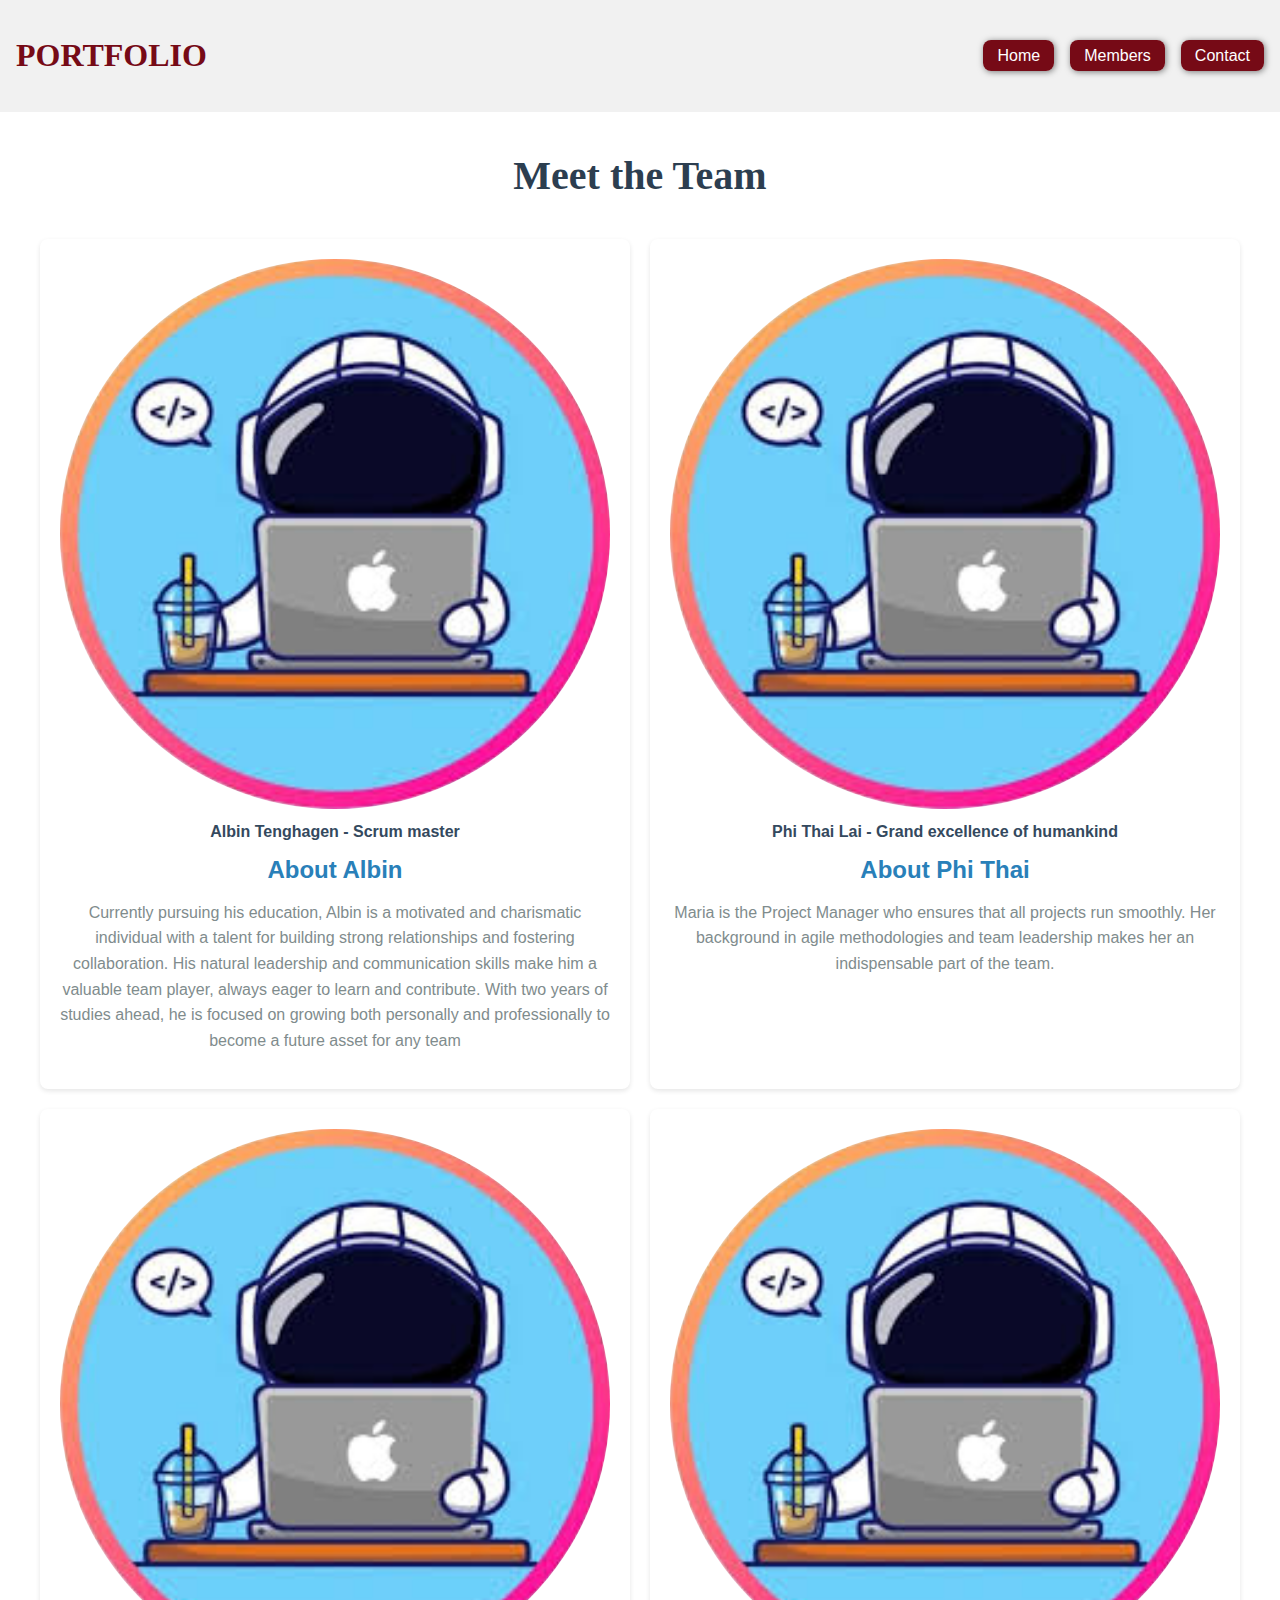
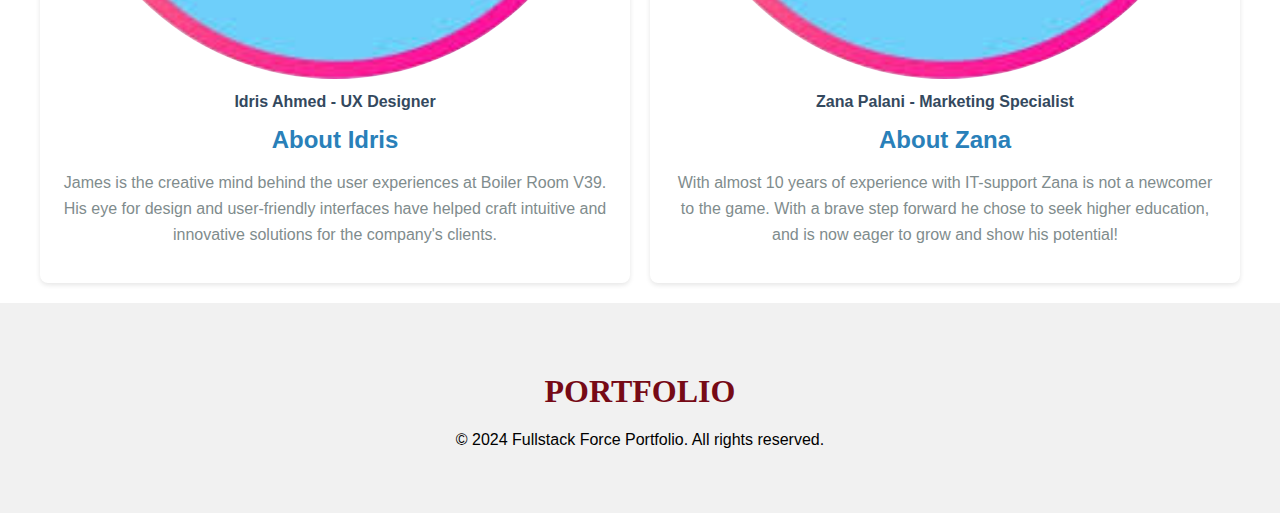
==== our-members.html @ 3150a3dd "working in master transferred styles from style.css to our-members.css, added picture to members-pic" ====
<!DOCTYPE html>
<html lang="en">
<head>
    <meta charset="UTF-8">
    <meta name="viewport" content="width=device-width, initial-scale=1.0">
    <meta name="description" content="FullstackForce">
    <link rel="stylesheet" href="css/our-members.css">
    <title>About us</title>
</head>
<body>
    <header>
        <h1>PORTFOLIO</h1>
        <nav>
            <ul>
                <li><a href="index.html">Home</a></li>
                <li><a href="our-members.html">Members</a></li>
                <li><a href="#contact">Contact</a></li>
            </ul>
        </nav>
    </header>

    
    <main class="members-wrapper">
        <h1 id="members-heading">Meet the Team</h1>
        
        <!-- Section 1 - Team Member 1 -->
        <section class="member-sections">
            <figure class="member-pics">
                <img src="files/portfolio-bild.jpeg" alt="Photo of team member 1">
                <figcaption>Albin Tenghagen - Scrum master</figcaption>
            </figure>
            <article class="members-info">
                <h2>About Albin</h2>
                <p>Currently pursuing his education, Albin is a motivated and charismatic individual with a talent for building strong relationships and fostering collaboration. His natural leadership and communication skills make him a valuable team player, always eager to learn and contribute. With two years of studies ahead, he is focused on growing both personally and professionally to become a future asset for any team
                </p>
            </article>
        </section>

        <!-- Section 2 - Team Member 2 -->
        <section class="member-sections">
            <figure class="member-pics">
                <img src="files/portfolio-bild.jpeg" alt="Photo of team member 2">
                <figcaption>Phi Thai Lai - Grand excellence of humankind</figcaption>
            </figure>
            <article class="members-info">
                <h2>About Phi Thai</h2>
                <p>Maria is the Project Manager who ensures that all projects run smoothly. Her background in agile methodologies and team leadership makes her an indispensable part of the team.</p>
            </article>
        </section>

        <!-- Section 3 - Team Member 3 -->
        <section class="member-sections">
            <figure class="member-pics">
                <img src="files/portfolio-bild.jpeg" alt="Photo of team member 3">
                <figcaption>Idris Ahmed - UX Designer</figcaption>
            </figure>
            <article class="members-info">
                <h2>About Idris</h2>
                <p>James is the creative mind behind the user experiences at Boiler Room V39. His eye for design and user-friendly interfaces have helped craft intuitive and innovative solutions for the company's clients.</p>
            </article>
        </section>

        <!-- Section 4 - Team Member 4 -->
        <section class="member-sections">
            <figure class="member-pics">
                <img src="files/portfolio-bild.jpeg" alt="Photo of team member 4">
                <figcaption>Zana Palani - Marketing Specialist</figcaption>
            </figure>
            <article class="members-info">
                <h2>About Zana</h2>
                <p>With almost 10 years of experience with IT-support Zana is not a newcomer to the game. With a brave step forward he chose to seek higher education, and is now eager to grow and show his potential!</p>
            </article>
        </section>

    </main>

    <footer>
        <h1>PORTFOLIO</h1>
        <p>&copy; 2024 Fullstack Force Portfolio. All rights reserved.</p>
    </footer>

</body>
</html>
---- css/our-members.css ----
/* Grundläggande styling */
body {
    font-family: Arial, sans-serif;
    margin: 0;
    padding: 0;

    color: #333;
}
/* Här börjar resan */
header {
    background-color: #f1f1f1;
    color: white;
    padding: 1rem;
    display: flex;
    justify-content: space-between;
    align-items: center;
}

header nav ul {
    list-style-type: none;
    display: flex;
}

header nav ul li {
    margin-left: 1rem;
}

header nav ul li a {
    color: white;
    text-decoration: none;
    padding: 7px 14px;
    border-radius: 8px;
    background-color: #760a16;
    box-shadow: 1px 1px 6px rgba(0,0,0, 0.5);
}

footer {
    background-color: #f1f1f1;
    color: rgb(0, 0, 0);
    text-align: center;
    padding: 3rem;
}

h1 {
    font-family: 'Times New Roman', Times, serif;
    color: #760a16;
}

/* här slutar resan */

/* Wrapper för medlemmar - layout */
.members-wrapper {
    display: grid;
    grid-template-columns: repeat(2, 1fr); /* 2 kolumner på desktop */
    gap: 20px;
    max-width: 1200px;
    margin: 0 auto;
    padding: 20px;
    grid-template-rows: auto; /* Låter raderna anpassas automatiskt */
}

/* Stylar huvudrubriken */
#members-heading {
    grid-column: 1 / -1;  /* H1 sträcker sig över alla kolumner */
    text-align: center;
    margin: 20px 0;
    font-size: 2.5rem;
    color: #2c3e50;
}

/* Section styling för varje medlem */
section {
    background-color: #fff;
    border-radius: 8px;
    box-shadow: 0 2px 5px rgba(0, 0, 0, 0.1);
    padding: 20px;
    text-align: center;
    transition: transform 0.3s ease;
}

section:hover {
    transform: translateY(-5px);
}

/* Bild och figcaption styling */
figure {
    margin: 0 0 15px 0;
}

figure img {
    width: 100%;
    height: auto;
    border-radius: 50%;
}

figcaption {
    margin-top: 10px;
    font-weight: bold;
    color: #34495e;
}

/* Artiklarna med medlemmarnas beskrivningar */
article h2 {
    font-size: 1.5rem;
    margin: 10px 0;
    color: #2980b9;
}

article p {
    font-size: 1rem;
    line-height: 1.6;
    color: #7f8c8d;
}

/* Responsiv design */
@media (max-width: 768px) {
    .members-wrapper {
        grid-template-columns: 1fr;
        padding: 10px;
    }

    h1 {
        font-size: 2rem;
    }
}
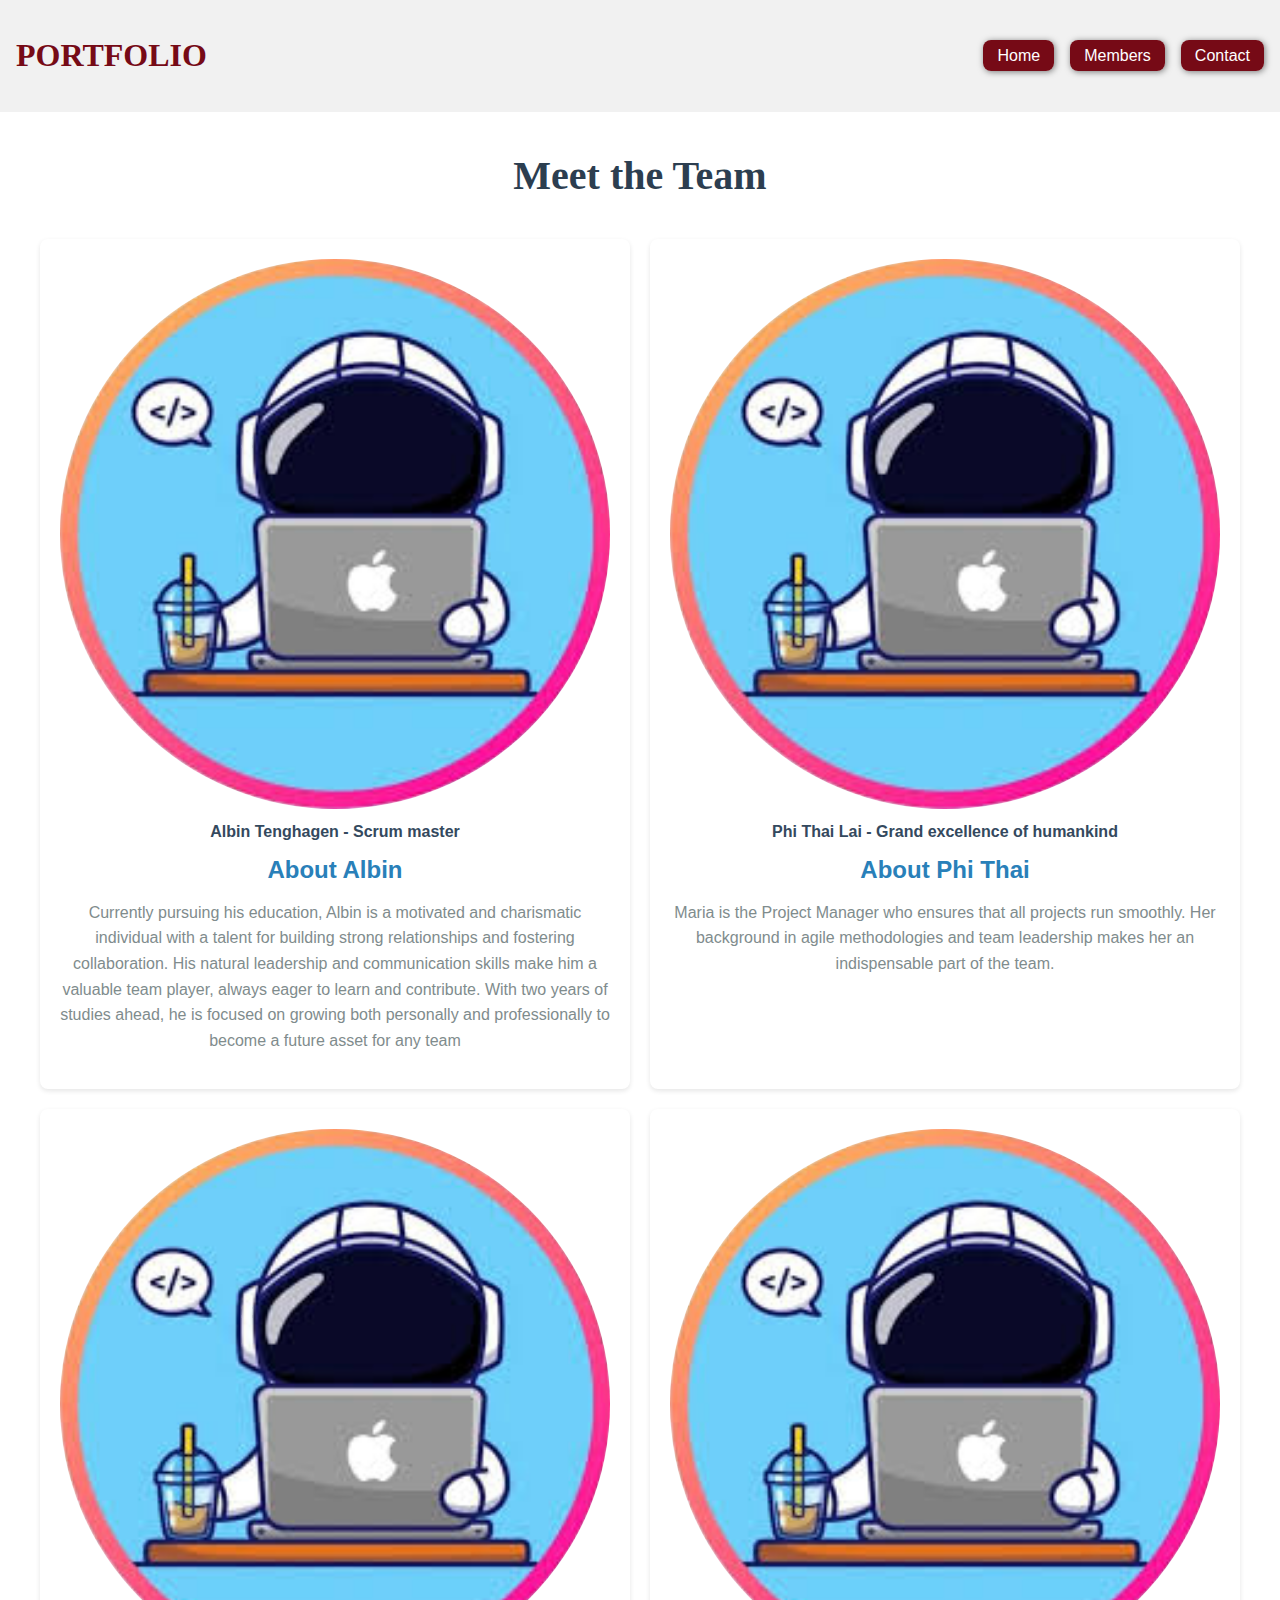
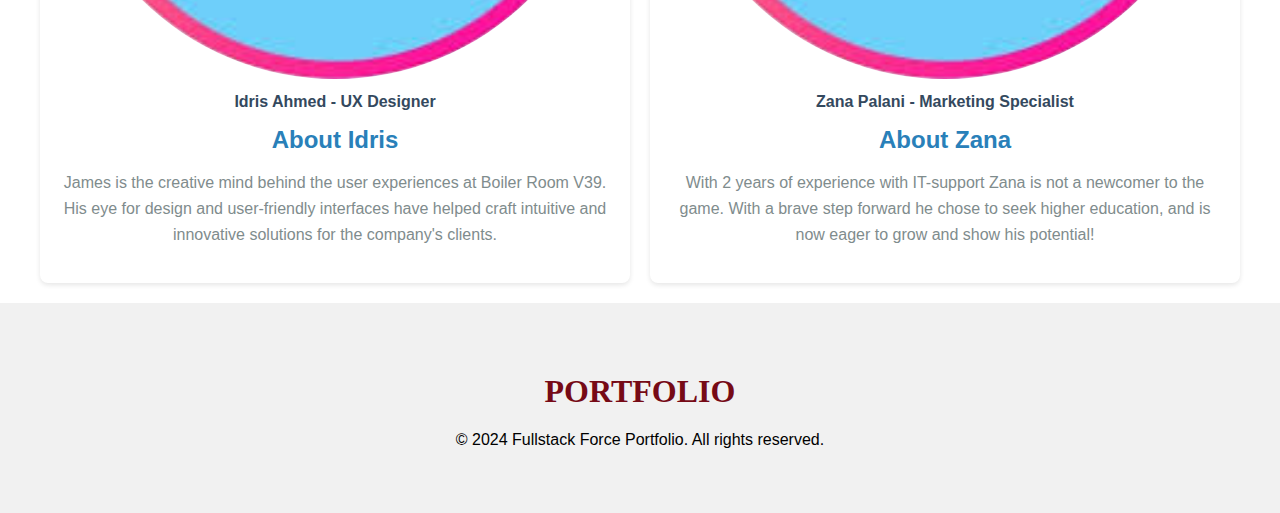
==== commit f1f20826: "zana description changed" ====
--- a/our-members.html
+++ b/our-members.html
@@ -68,7 +68,7 @@
             </figure>
             <article class="members-info">
                 <h2>About Zana</h2>
-                <p>With almost 10 years of experience with IT-support Zana is not a newcomer to the game. With a brave step forward he chose to seek higher education, and is now eager to grow and show his potential!</p>
+                <p>With 2 years of experience with IT-support Zana is not a newcomer to the game. With a brave step forward he chose to seek higher education, and is now eager to grow and show his potential!</p>
             </article>
         </section>
 
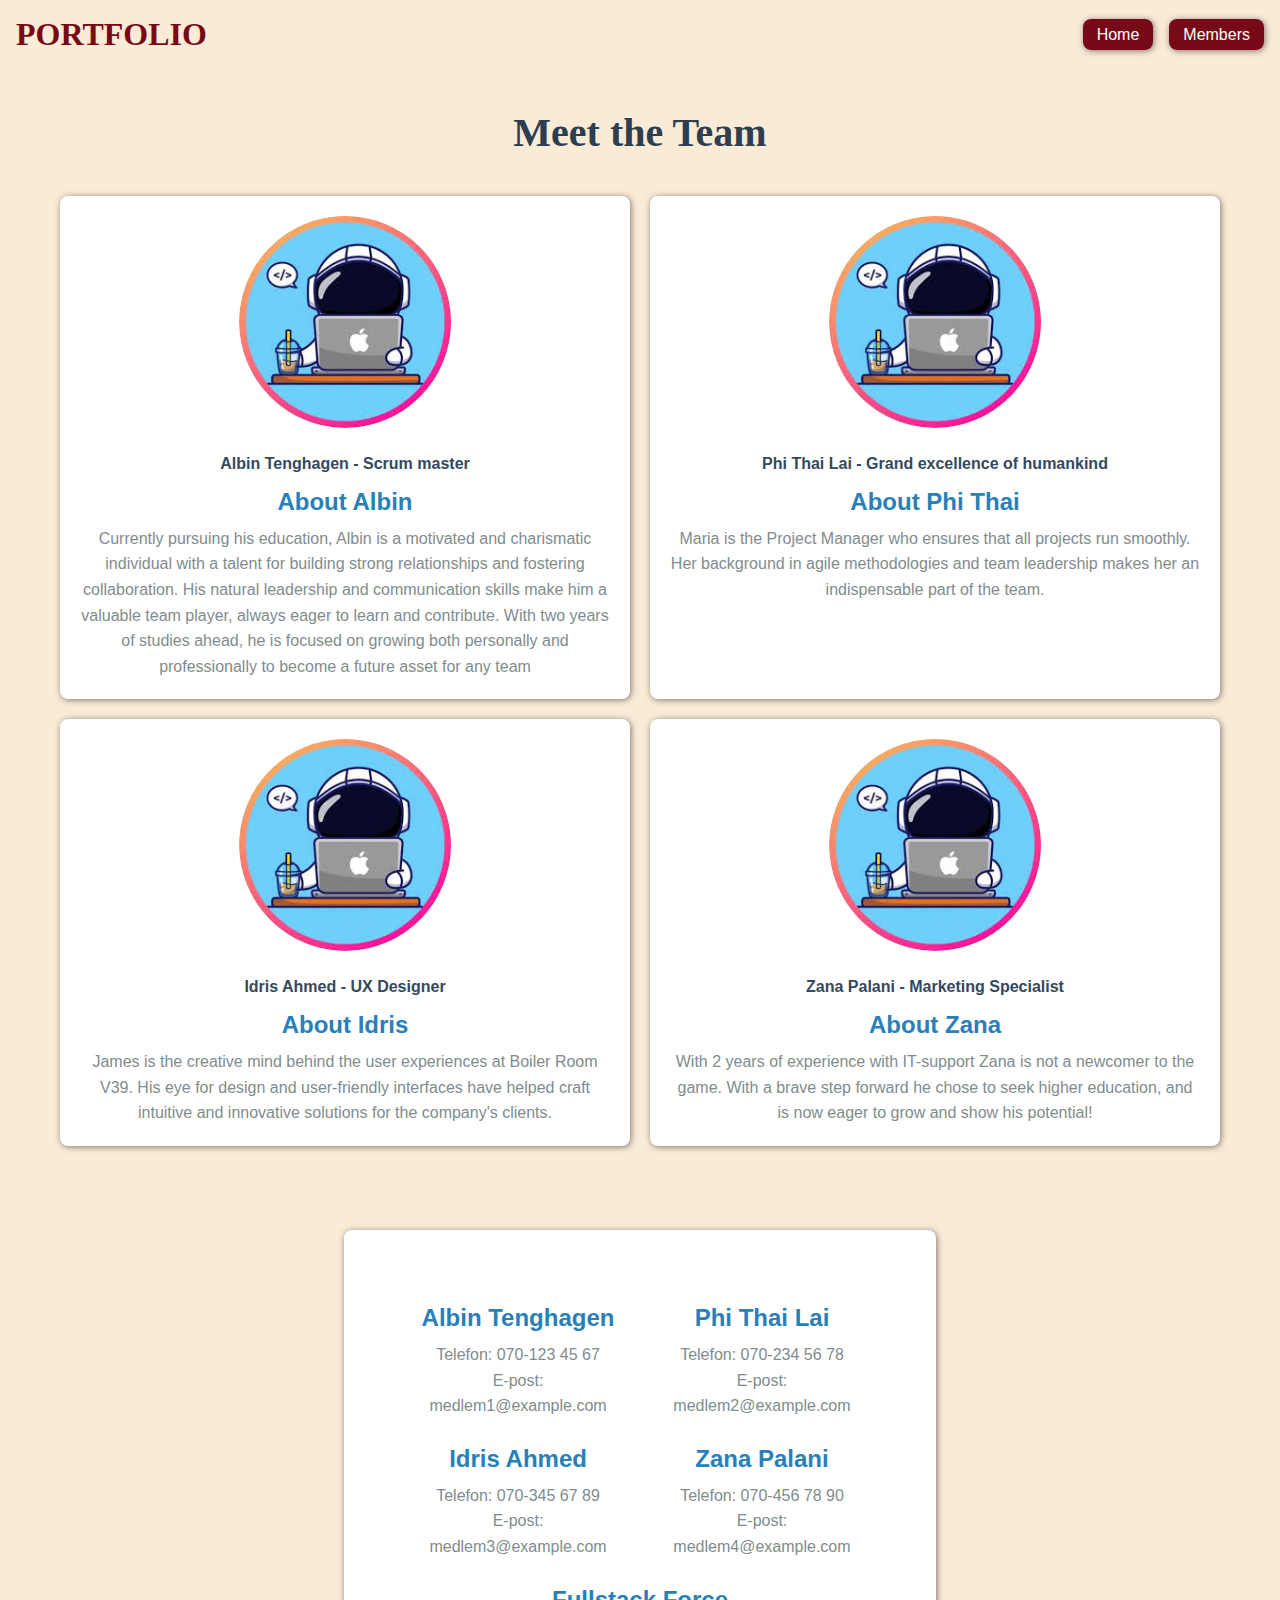
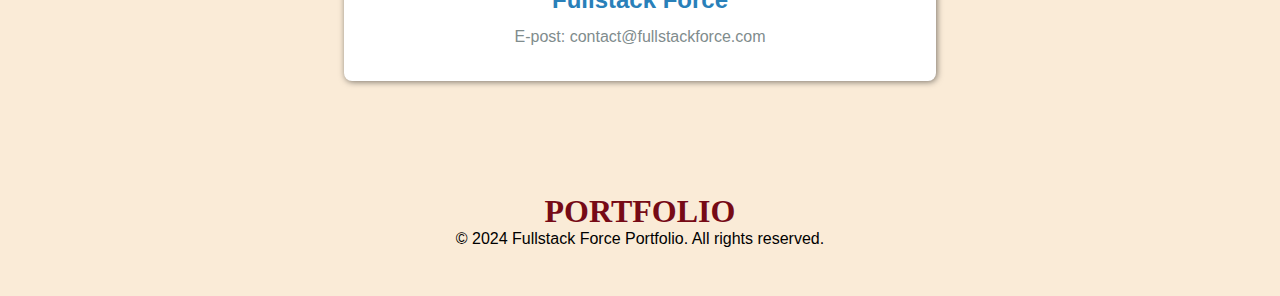
==== commit 3dc08598: "vi har fin-justerat sidorna och det ser snyggare ut" ====
--- a/our-members.html
+++ b/our-members.html
@@ -1,5 +1,6 @@
 <!DOCTYPE html>
 <html lang="en">
+
 <head>
     <meta charset="UTF-8">
     <meta name="viewport" content="width=device-width, initial-scale=1.0">
@@ -7,78 +8,120 @@
     <link rel="stylesheet" href="css/our-members.css">
     <title>About us</title>
 </head>
+
 <body>
-    <header>
-        <h1>PORTFOLIO</h1>
-        <nav>
-            <ul>
-                <li><a href="index.html">Home</a></li>
-                <li><a href="our-members.html">Members</a></li>
-                <li><a href="#contact">Contact</a></li>
-            </ul>
-        </nav>
-    </header>
 
-    
-    <main class="members-wrapper">
-        <h1 id="members-heading">Meet the Team</h1>
-        
-        <!-- Section 1 - Team Member 1 -->
-        <section class="member-sections">
-            <figure class="member-pics">
-                <img src="files/portfolio-bild.jpeg" alt="Photo of team member 1">
-                <figcaption>Albin Tenghagen - Scrum master</figcaption>
-            </figure>
+    <div class="container">
+        <header>
+            <h1>PORTFOLIO</h1>
+            <nav>
+                <ul>
+                    <li><a href="index.html">Home</a></li>
+                    <li><a href="our-members.html">Members</a></li>
+                </ul>
+            </nav>
+        </header>
+
+
+        <main class="members-wrapper">
+            <h1 id="members-heading">Meet the Team</h1>
+
+            <!-- Section 1 - Team Member 1 -->
+            <section class="member-sections">
+                <figure class="member-pics">
+                    <img src="files/portfolio-bild.jpeg" alt="Photo of team member 1">
+                    <figcaption>Albin Tenghagen - Scrum master</figcaption>
+                </figure>
+                <article class="members-info">
+                    <h2>About Albin</h2>
+                    <p>Currently pursuing his education, Albin is a motivated and charismatic individual with a talent
+                        for building strong relationships and fostering collaboration. His natural leadership and
+                        communication skills make him a valuable team player, always eager to learn and contribute. With
+                        two years of studies ahead, he is focused on growing both personally and professionally to
+                        become a future asset for any team
+                    </p>
+                </article>
+            </section>
+
+            <!-- Section 2 - Team Member 2 -->
+            <section class="member-sections">
+                <figure class="member-pics">
+                    <img src="files/portfolio-bild.jpeg" alt="Photo of team member 2">
+                    <figcaption>Phi Thai Lai - Grand excellence of humankind</figcaption>
+                </figure>
+                <article class="members-info">
+                    <h2>About Phi Thai</h2>
+                    <p>Maria is the Project Manager who ensures that all projects run smoothly. Her background in agile
+                        methodologies and team leadership makes her an indispensable part of the team.</p>
+                </article>
+            </section>
+
+            <!-- Section 3 - Team Member 3 -->
+            <section class="member-sections">
+                <figure class="member-pics">
+                    <img src="files/portfolio-bild.jpeg" alt="Photo of team member 3">
+                    <figcaption>Idris Ahmed - UX Designer</figcaption>
+                </figure>
+                <article class="members-info">
+                    <h2>About Idris</h2>
+                    <p>James is the creative mind behind the user experiences at Boiler Room V39. His eye for design and
+                        user-friendly interfaces have helped craft intuitive and innovative solutions for the company's
+                        clients.</p>
+                </article>
+            </section>
+
+            <!-- Section 4 - Team Member 4 -->
+            <section class="member-sections">
+                <figure class="member-pics">
+                    <img src="files/portfolio-bild.jpeg" alt="Photo of team member 4">
+                    <figcaption>Zana Palani - Marketing Specialist</figcaption>
+                </figure>
+                <article class="members-info">
+                    <h2>About Zana</h2>
+                    <p>With 2 years of experience with IT-support Zana is not a newcomer to the game. With a brave step
+                        forward he chose to seek higher education, and is now eager to grow and show his potential!</p>
+                </article>
+            </section>
+
+        </main>
+
+        <section id="contact-info">
             <article class="members-info">
-                <h2>About Albin</h2>
-                <p>Currently pursuing his education, Albin is a motivated and charismatic individual with a talent for building strong relationships and fostering collaboration. His natural leadership and communication skills make him a valuable team player, always eager to learn and contribute. With two years of studies ahead, he is focused on growing both personally and professionally to become a future asset for any team
-                </p>
+                <h2>Albin Tenghagen</h2>
+                <p>Telefon: 070-123 45 67</p>
+                <p>E-post: medlem1@example.com</p>
+            </article>
+
+            <article class="members-info">
+                <h2>Phi Thai Lai</h2>
+                <p>Telefon: 070-234 56 78</p>
+                <p>E-post: medlem2@example.com</p>
+            </article>
+
+            <article class="members-info">
+                <h2>Idris Ahmed</h2>
+                <p>Telefon: 070-345 67 89</p>
+                <p>E-post: medlem3@example.com</p>
+            </article>
+
+            <article class="members-info">
+                <h2>Zana Palani</h2>
+                <p>Telefon: 070-456 78 90</p>
+                <p>E-post: medlem4@example.com</p>
+            </article>
+
+            <article id="team-contact">
+                <h2>Fullstack Force</h2>
+                <p>E-post: contact@fullstackforce.com</p>
             </article>
         </section>
 
-        <!-- Section 2 - Team Member 2 -->
-        <section class="member-sections">
-            <figure class="member-pics">
-                <img src="files/portfolio-bild.jpeg" alt="Photo of team member 2">
-                <figcaption>Phi Thai Lai - Grand excellence of humankind</figcaption>
-            </figure>
-            <article class="members-info">
-                <h2>About Phi Thai</h2>
-                <p>Maria is the Project Manager who ensures that all projects run smoothly. Her background in agile methodologies and team leadership makes her an indispensable part of the team.</p>
-            </article>
-        </section>
 
-        <!-- Section 3 - Team Member 3 -->
-        <section class="member-sections">
-            <figure class="member-pics">
-                <img src="files/portfolio-bild.jpeg" alt="Photo of team member 3">
-                <figcaption>Idris Ahmed - UX Designer</figcaption>
-            </figure>
-            <article class="members-info">
-                <h2>About Idris</h2>
-                <p>James is the creative mind behind the user experiences at Boiler Room V39. His eye for design and user-friendly interfaces have helped craft intuitive and innovative solutions for the company's clients.</p>
-            </article>
-        </section>
+        <footer>
+            <h1>PORTFOLIO</h1>
+            <p>&copy; 2024 Fullstack Force Portfolio. All rights reserved.</p>
+        </footer>
+    </div>
+</body>
 
-        <!-- Section 4 - Team Member 4 -->
-        <section class="member-sections">
-            <figure class="member-pics">
-                <img src="files/portfolio-bild.jpeg" alt="Photo of team member 4">
-                <figcaption>Zana Palani - Marketing Specialist</figcaption>
-            </figure>
-            <article class="members-info">
-                <h2>About Zana</h2>
-                <p>With 2 years of experience with IT-support Zana is not a newcomer to the game. With a brave step forward he chose to seek higher education, and is now eager to grow and show his potential!</p>
-            </article>
-        </section>
-
-    </main>
-
-    <footer>
-        <h1>PORTFOLIO</h1>
-        <p>&copy; 2024 Fullstack Force Portfolio. All rights reserved.</p>
-    </footer>
-
-</body>
-</html>
-
+</html>--- a/css/our-members.css
+++ b/css/our-members.css
@@ -3,12 +3,18 @@
     font-family: Arial, sans-serif;
     margin: 0;
     padding: 0;
-
+    background-color: antiquewhite;
     color: #333;
 }
 /* Här börjar resan */
+* {
+    margin: 0;
+    padding: 0;
+    box-sizing: border-box;
+}
+
 header {
-    background-color: #f1f1f1;
+    background-color: antiquewhite;
     color: white;
     padding: 1rem;
     display: flex;
@@ -35,7 +41,7 @@
 }
 
 footer {
-    background-color: #f1f1f1;
+    background-color: antiquewhite;
     color: rgb(0, 0, 0);
     text-align: center;
     padding: 3rem;
@@ -45,6 +51,18 @@
     font-family: 'Times New Roman', Times, serif;
     color: #760a16;
 }
+
+.container {
+    display: grid;
+    grid-template-rows: auto 1fr auto;
+    min-height: 100vh;
+}
+
+.member-pics img {
+    border-radius: 50%;
+    width: 40%;
+    margin-bottom: 0.8rem;
+}   
 
 /* här slutar resan */
 
@@ -72,7 +90,7 @@
 section {
     background-color: #fff;
     border-radius: 8px;
-    box-shadow: 0 2px 5px rgba(0, 0, 0, 0.1);
+    box-shadow: 1px 1px 6px rgba(0,0,0, 0.5);
     padding: 20px;
     text-align: center;
     transition: transform 0.3s ease;
@@ -112,6 +130,19 @@
     color: #7f8c8d;
 }
 
+#contact-info {
+    display: grid;
+    grid-template-columns: repeat(2, 1fr); /* Två kolumner på större skärmar */
+    gap: 5%; /* Använder procent för mellanrum */
+    max-width: 90%; /* Sektionen tar upp max 90% av skärmens bredd */
+    margin: 5% auto;
+    padding: 5%;
+}
+
+#team-contact {
+    grid-column: span 2;
+}
+
 /* Responsiv design */
 @media (max-width: 768px) {
     .members-wrapper {
@@ -122,5 +153,6 @@
     h1 {
         font-size: 2rem;
     }
+    
 }
 
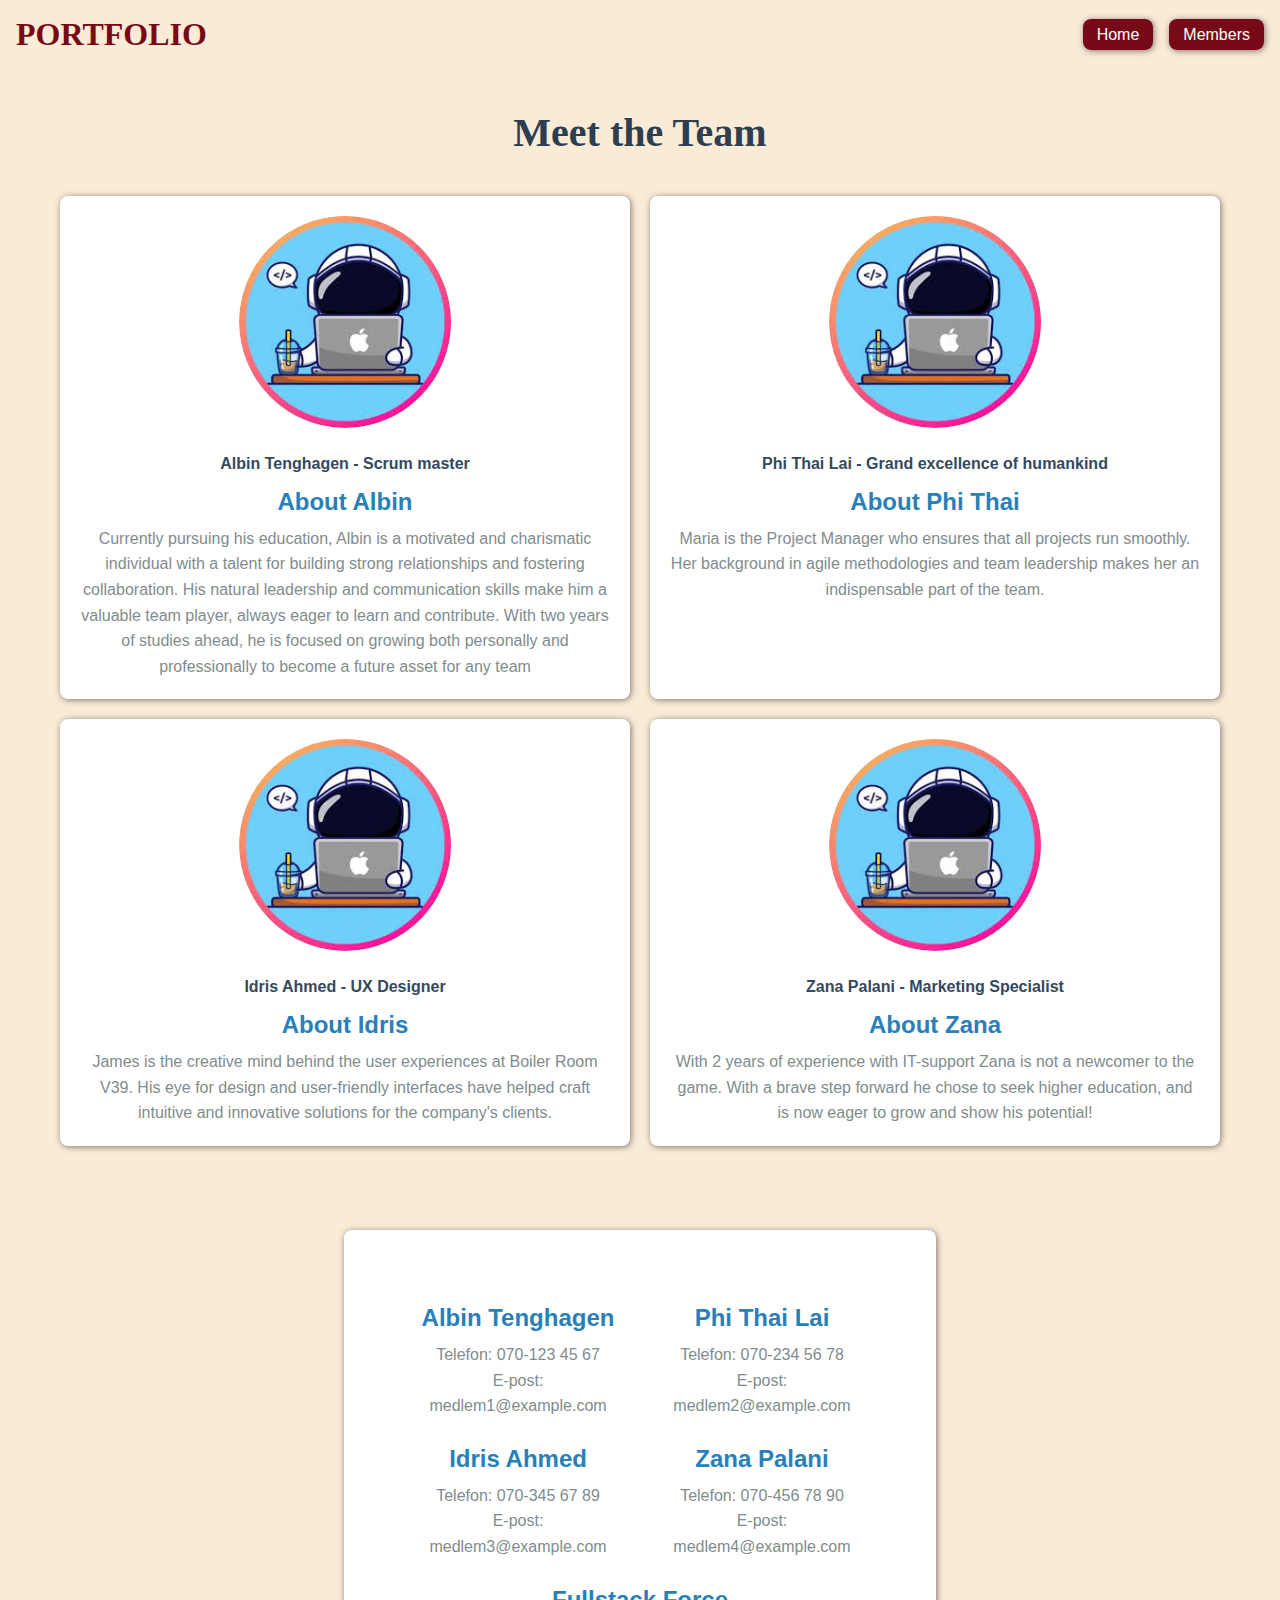
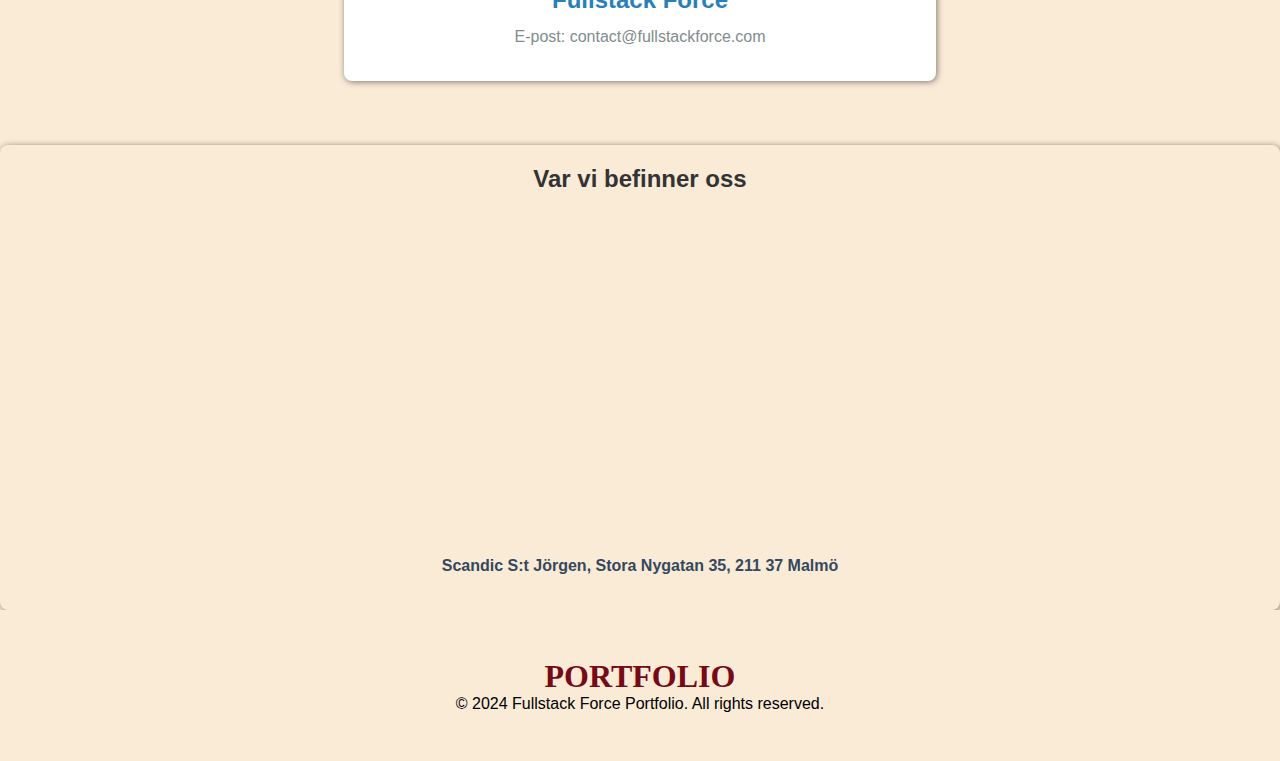
==== commit 52c9f647: "vi har lagt in karta på member sida och fixat mediaquery på index.html sidan." ====
--- a/our-members.html
+++ b/our-members.html
@@ -116,6 +116,24 @@
             </article>
         </section>
 
+        <section id="location">
+            <h2>Var vi befinner oss</h2>
+            <figure>
+              <iframe 
+                src="https://www.google.com/maps/embed?pb=!1m18!1m12!1m3!1d2253.719629224081!2d13.001550816144964!3d55.6053372805191!2m3!1f0!2f0!3f0!3m2!1i1024!2i768!4f13.1!3m3!1m2!1s0x4653a2ba3da93f89%3A0x2ae2f6942b0d9a3c!2sScandic%20Sankt%20J%C3%B6rgen!5e0!3m2!1sen!2sse!4v1696422240723!5m2!1sen!2sse" 
+                width="80%" 
+                height="350" 
+                style="border:0;" 
+                allowfullscreen="" 
+                loading="lazy" 
+                referrerpolicy="no-referrer-when-downgrade">
+              </iframe>
+              <figcaption>Scandic S:t Jörgen, Stora Nygatan 35, 211 37 Malmö</figcaption>
+            </figure>
+          </section>
+          
+          
+
 
         <footer>
             <h1>PORTFOLIO</h1>
--- a/css/our-members.css
+++ b/css/our-members.css
@@ -139,6 +139,13 @@
     padding: 5%;
 }
 
+#location {
+    padding: 1 rem;
+    background-color: antiquewhite;
+    box-shadow: 1px 1px 6px rgba(0,0,0, 0.5);
+
+}
+
 #team-contact {
     grid-column: span 2;
 }
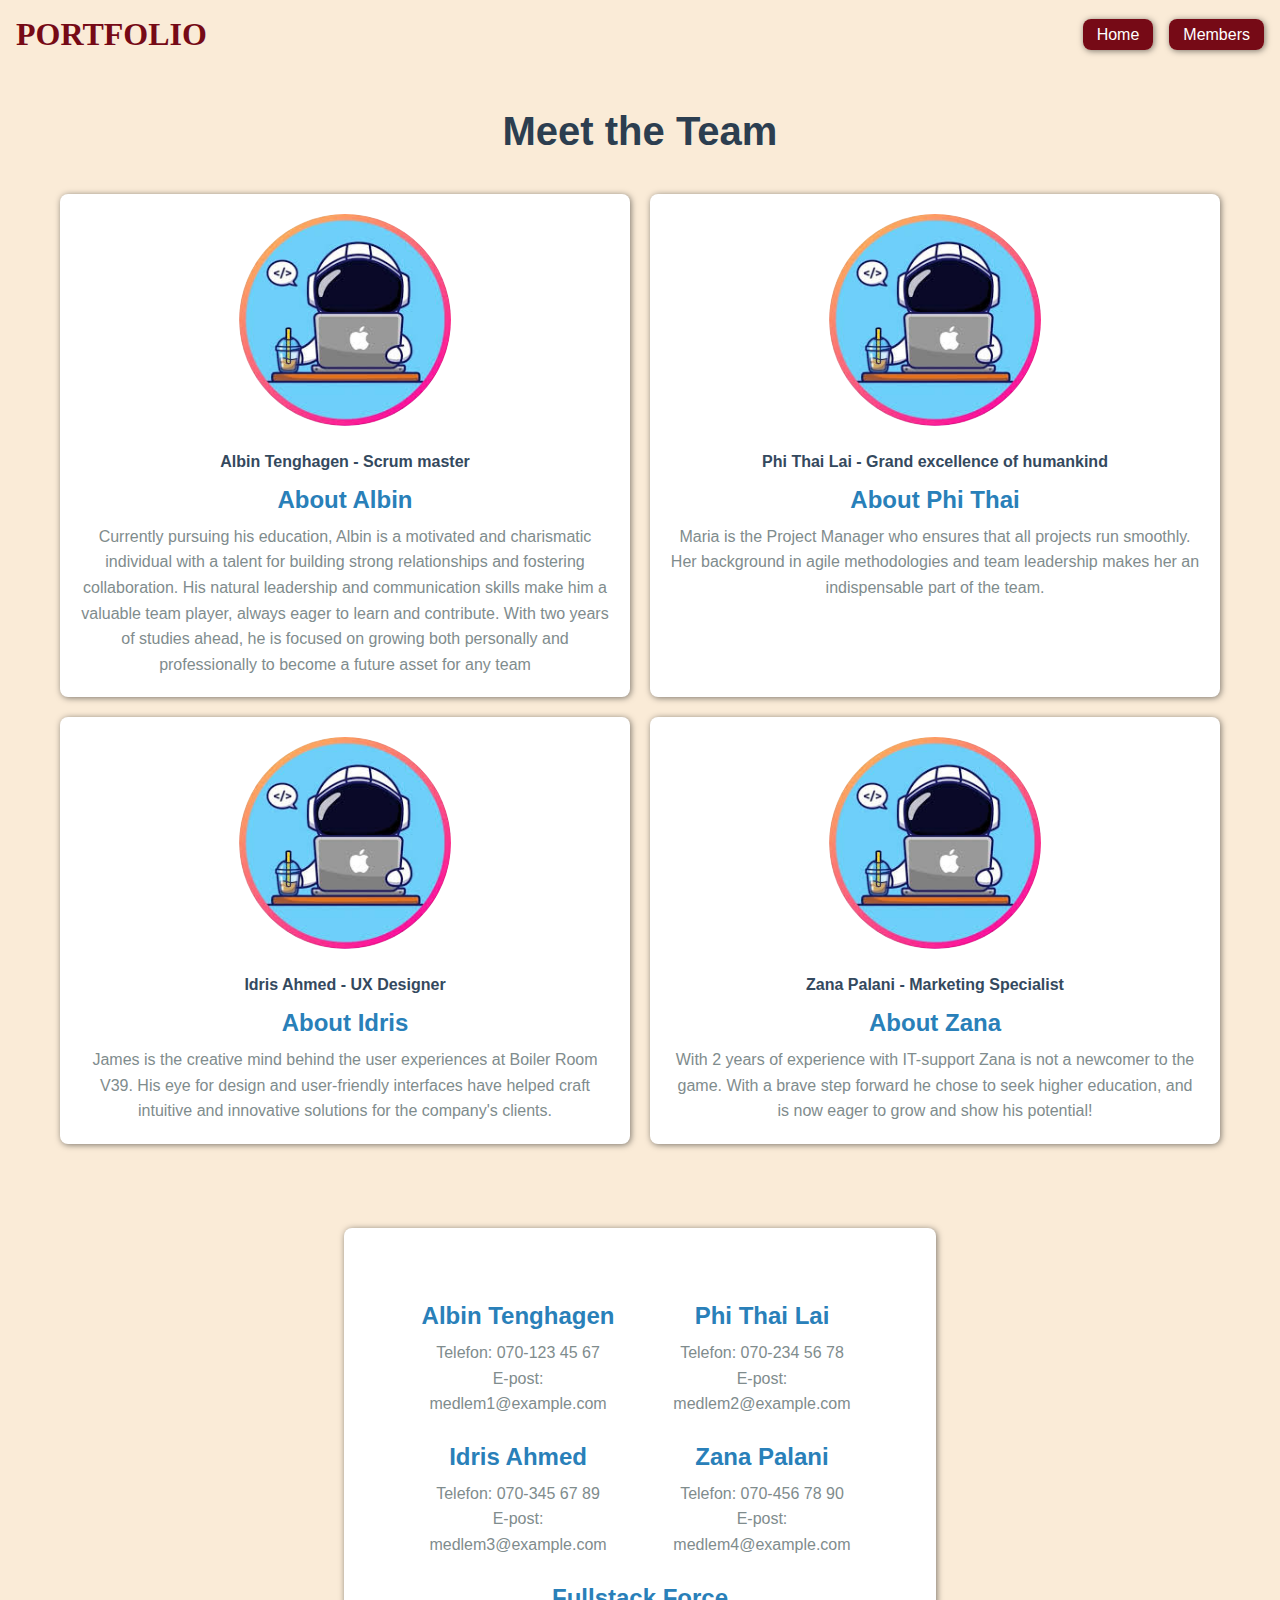
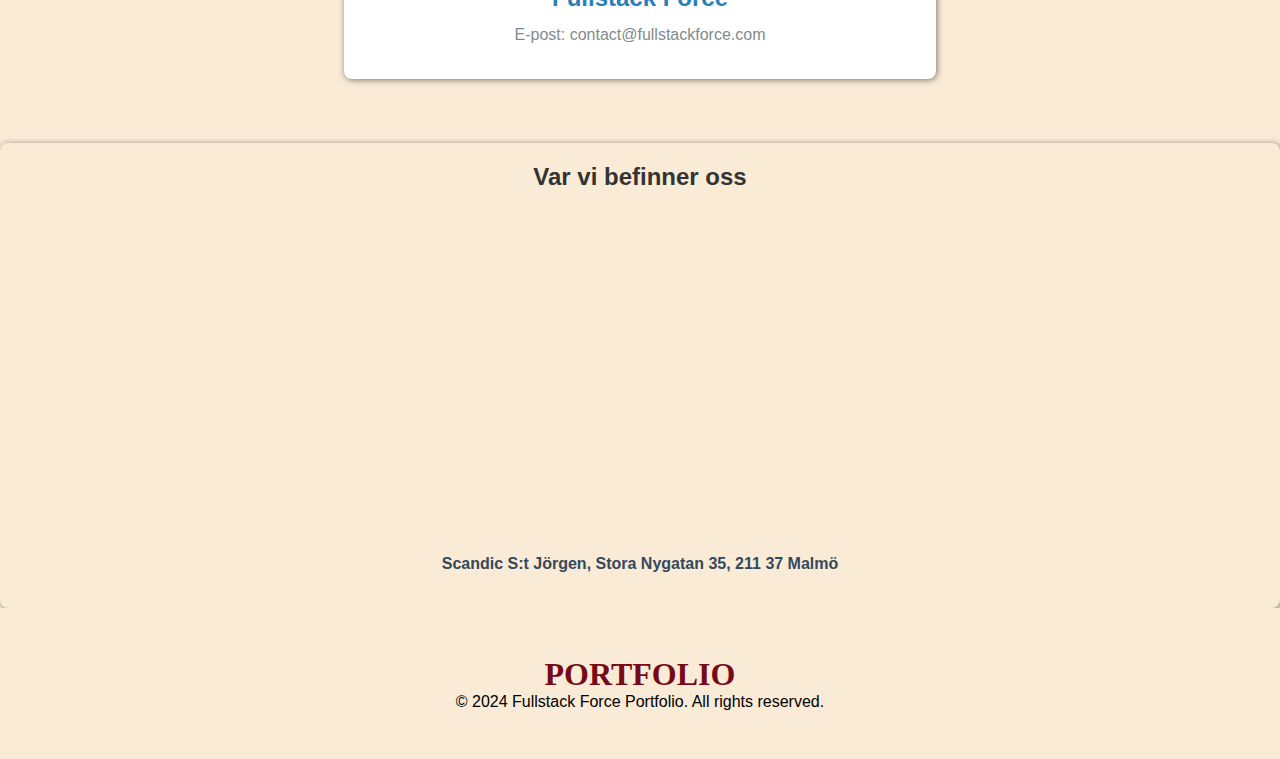
==== commit 477d8e91: "finjustering på h2 och även centrerad text på about us" ====
--- a/our-members.html
+++ b/our-members.html
@@ -24,7 +24,7 @@
 
 
         <main class="members-wrapper">
-            <h1 id="members-heading">Meet the Team</h1>
+            <h2 id="members-heading">Meet the Team</h2>
 
             <!-- Section 1 - Team Member 1 -->
             <section class="member-sections">
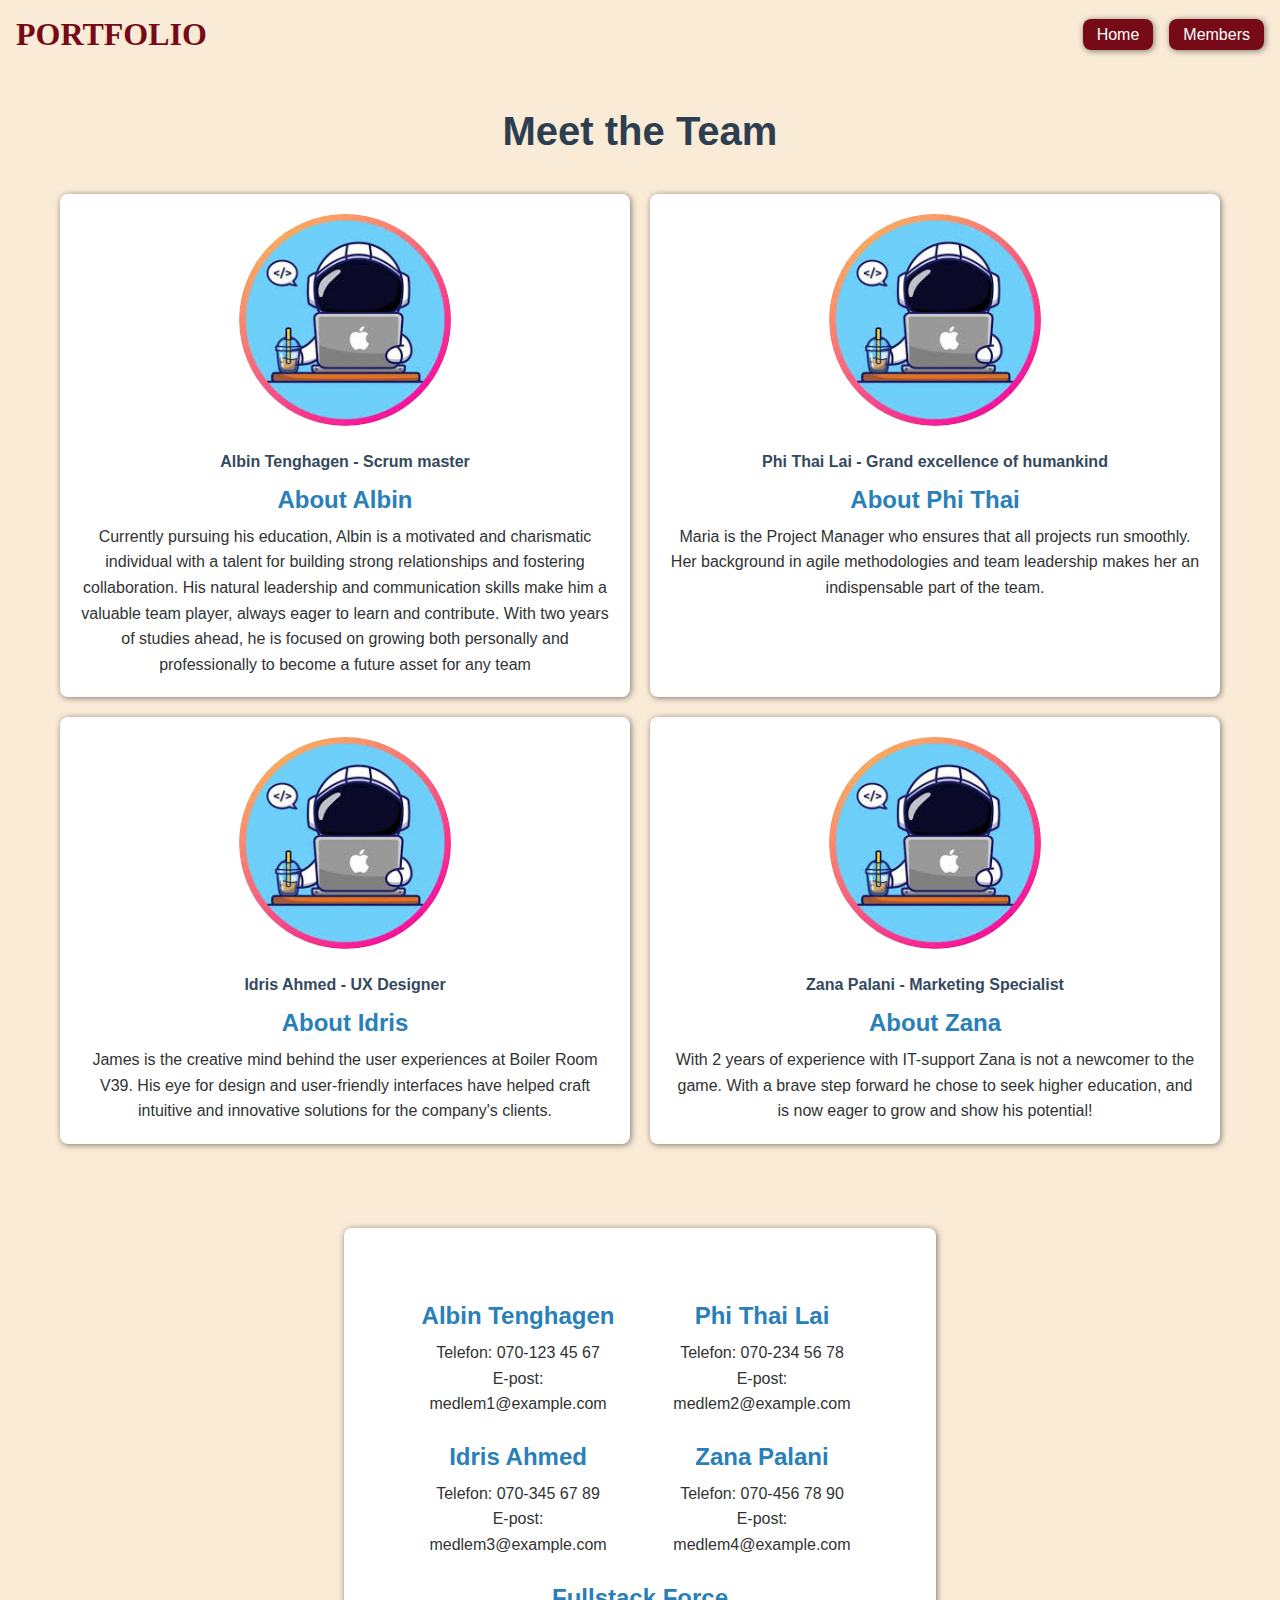
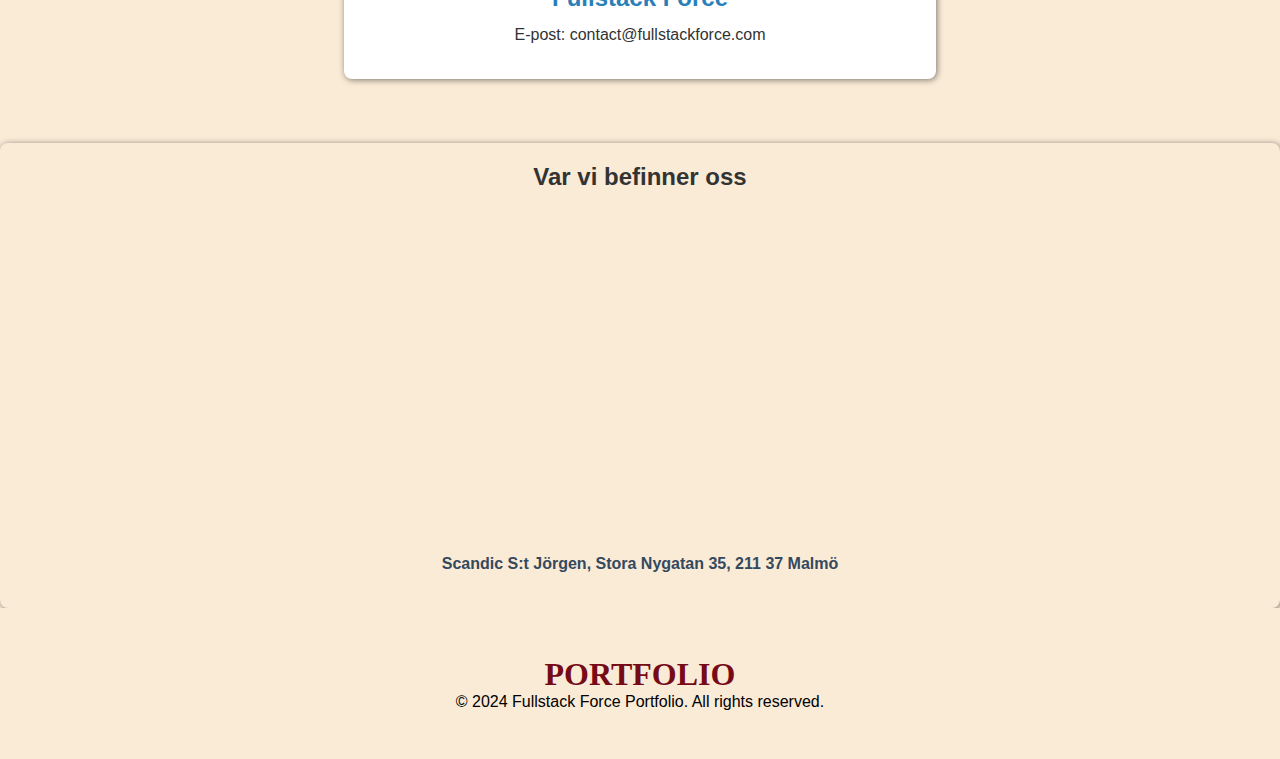
==== commit 52065b3a: "contrast errors och alerts fixade via WAVE" ====
--- a/our-members.html
+++ b/our-members.html
@@ -29,7 +29,7 @@
             <!-- Section 1 - Team Member 1 -->
             <section class="member-sections">
                 <figure class="member-pics">
-                    <img src="files/portfolio-bild.jpeg" alt="Photo of team member 1">
+                    <img src="files/portfolio-bild.jpeg" alt="Photo of Albin Tenghagen">
                     <figcaption>Albin Tenghagen - Scrum master</figcaption>
                 </figure>
                 <article class="members-info">
@@ -46,7 +46,7 @@
             <!-- Section 2 - Team Member 2 -->
             <section class="member-sections">
                 <figure class="member-pics">
-                    <img src="files/portfolio-bild.jpeg" alt="Photo of team member 2">
+                    <img src="files/portfolio-bild.jpeg" alt="Photo of Phi Thai Lai">
                     <figcaption>Phi Thai Lai - Grand excellence of humankind</figcaption>
                 </figure>
                 <article class="members-info">
@@ -59,7 +59,7 @@
             <!-- Section 3 - Team Member 3 -->
             <section class="member-sections">
                 <figure class="member-pics">
-                    <img src="files/portfolio-bild.jpeg" alt="Photo of team member 3">
+                    <img src="files/portfolio-bild.jpeg" alt="Photo of Idris Ahmed">
                     <figcaption>Idris Ahmed - UX Designer</figcaption>
                 </figure>
                 <article class="members-info">
@@ -73,7 +73,7 @@
             <!-- Section 4 - Team Member 4 -->
             <section class="member-sections">
                 <figure class="member-pics">
-                    <img src="files/portfolio-bild.jpeg" alt="Photo of team member 4">
+                    <img src="files/portfolio-bild.jpeg" alt="Photo of Zana Palani">
                     <figcaption>Zana Palani - Marketing Specialist</figcaption>
                 </figure>
                 <article class="members-info">
--- a/css/our-members.css
+++ b/css/our-members.css
@@ -127,7 +127,7 @@
 article p {
     font-size: 1rem;
     line-height: 1.6;
-    color: #7f8c8d;
+    color: #313333;
 }
 
 #contact-info {
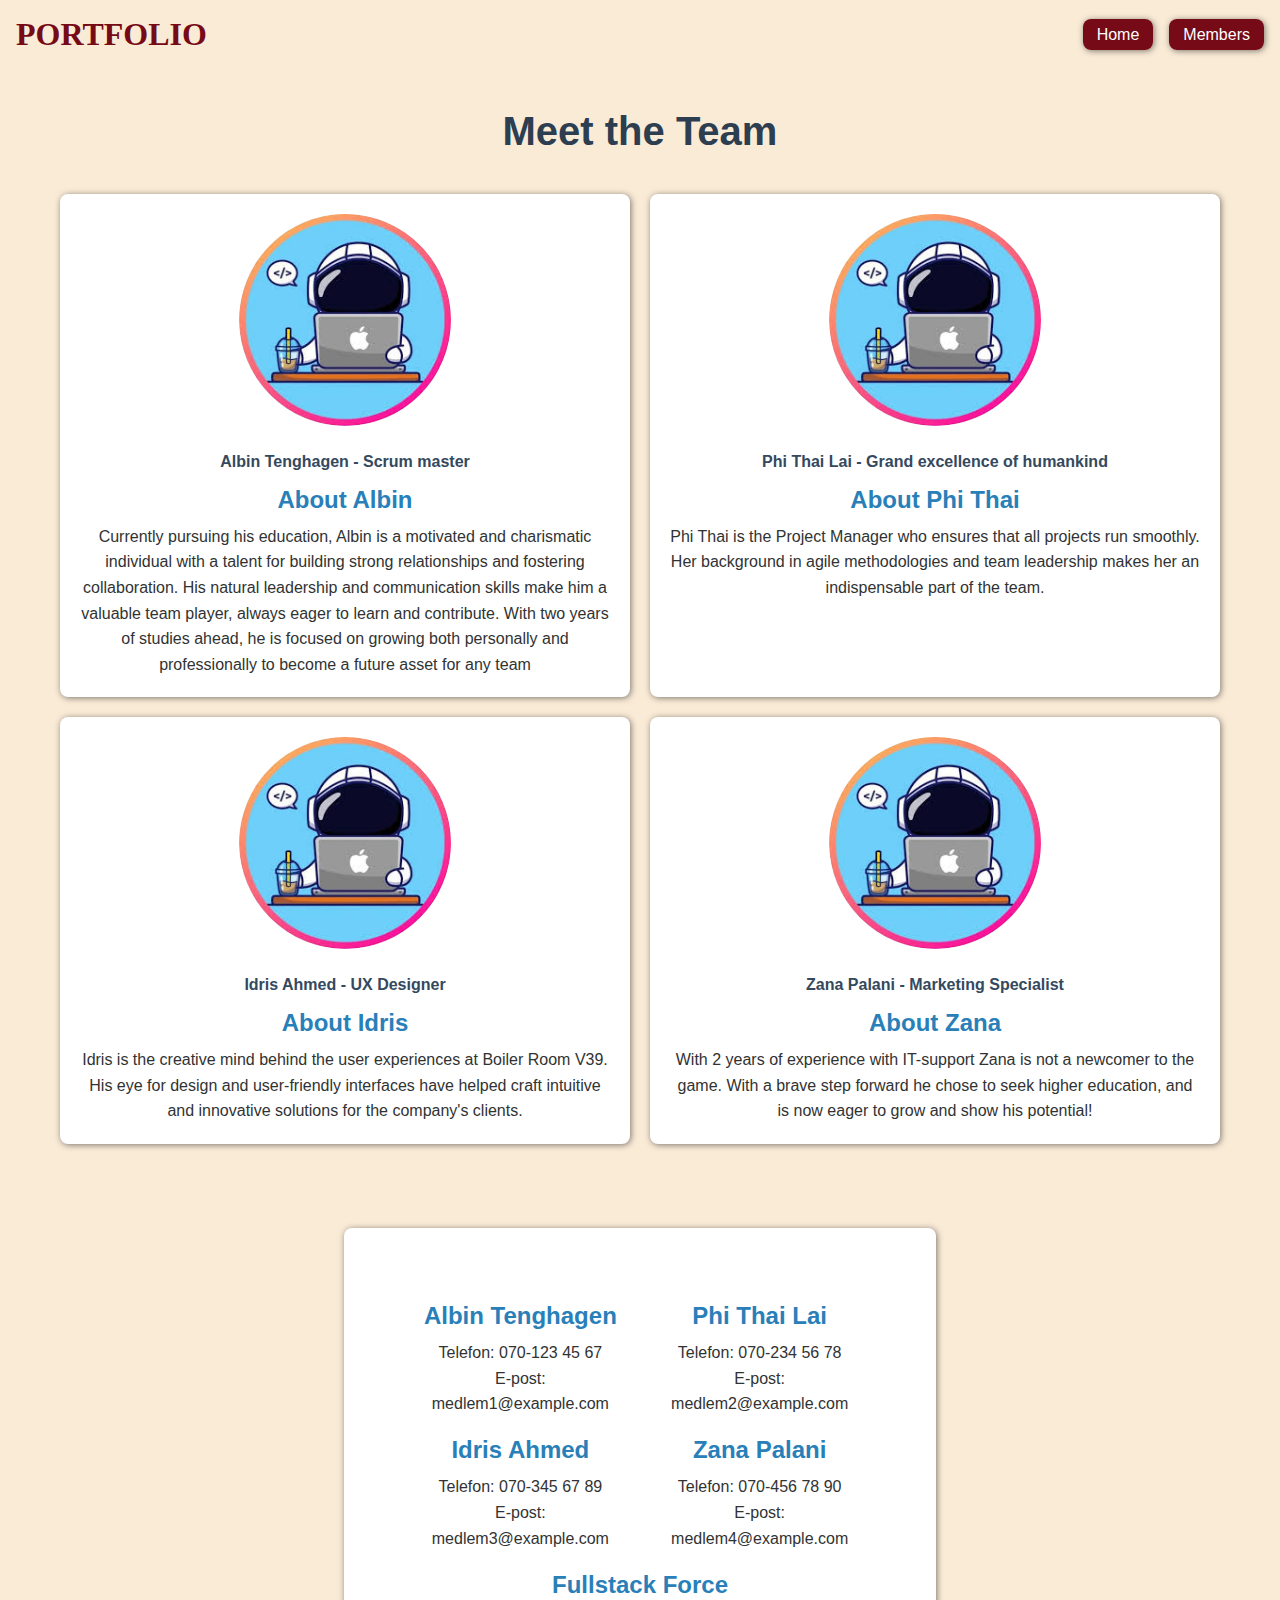
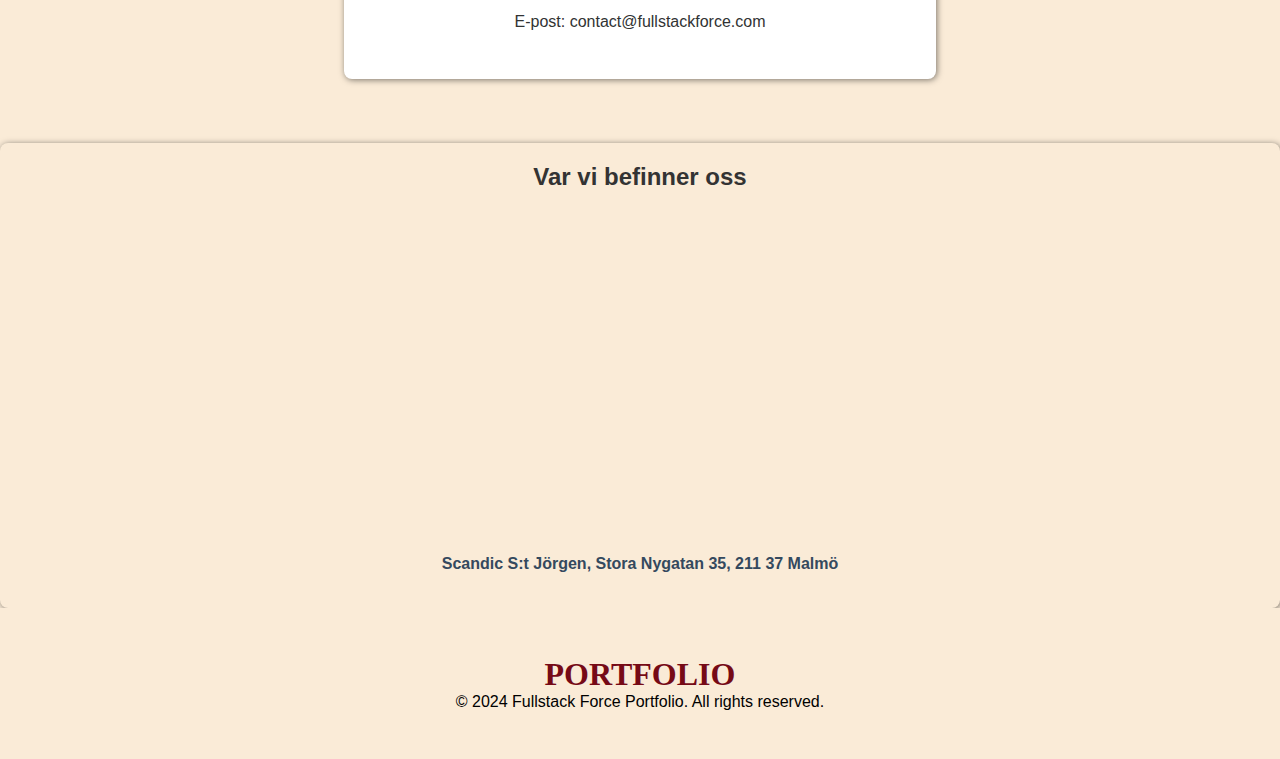
==== commit e88b7173: "Content-box tillagd" ====
--- a/our-members.html
+++ b/our-members.html
@@ -51,7 +51,7 @@
                 </figure>
                 <article class="members-info">
                     <h2>About Phi Thai</h2>
-                    <p>Maria is the Project Manager who ensures that all projects run smoothly. Her background in agile
+                    <p>Phi Thai is the Project Manager who ensures that all projects run smoothly. Her background in agile
                         methodologies and team leadership makes her an indispensable part of the team.</p>
                 </article>
             </section>
@@ -64,7 +64,7 @@
                 </figure>
                 <article class="members-info">
                     <h2>About Idris</h2>
-                    <p>James is the creative mind behind the user experiences at Boiler Room V39. His eye for design and
+                    <p>Idris is the creative mind behind the user experiences at Boiler Room V39. His eye for design and
                         user-friendly interfaces have helped craft intuitive and innovative solutions for the company's
                         clients.</p>
                 </article>
--- a/css/our-members.css
+++ b/css/our-members.css
@@ -5,6 +5,7 @@
     padding: 0;
     background-color: antiquewhite;
     color: #333;
+    overflow-x: hidden;
 }
 /* Här börjar resan */
 * {
@@ -132,12 +133,18 @@
 
 #contact-info {
     display: grid;
+    box-sizing: content-box;
     grid-template-columns: repeat(2, 1fr); /* Två kolumner på större skärmar */
-    gap: 5%; /* Använder procent för mellanrum */
+    gap: 3%; /* Använder procent för mellanrum */
     max-width: 90%; /* Sektionen tar upp max 90% av skärmens bredd */
     margin: 5% auto;
     padding: 5%;
 }
+ 
+.members-info {
+    word-break: normal;
+    display: block;
+} 
 
 #location {
     padding: 1 rem;
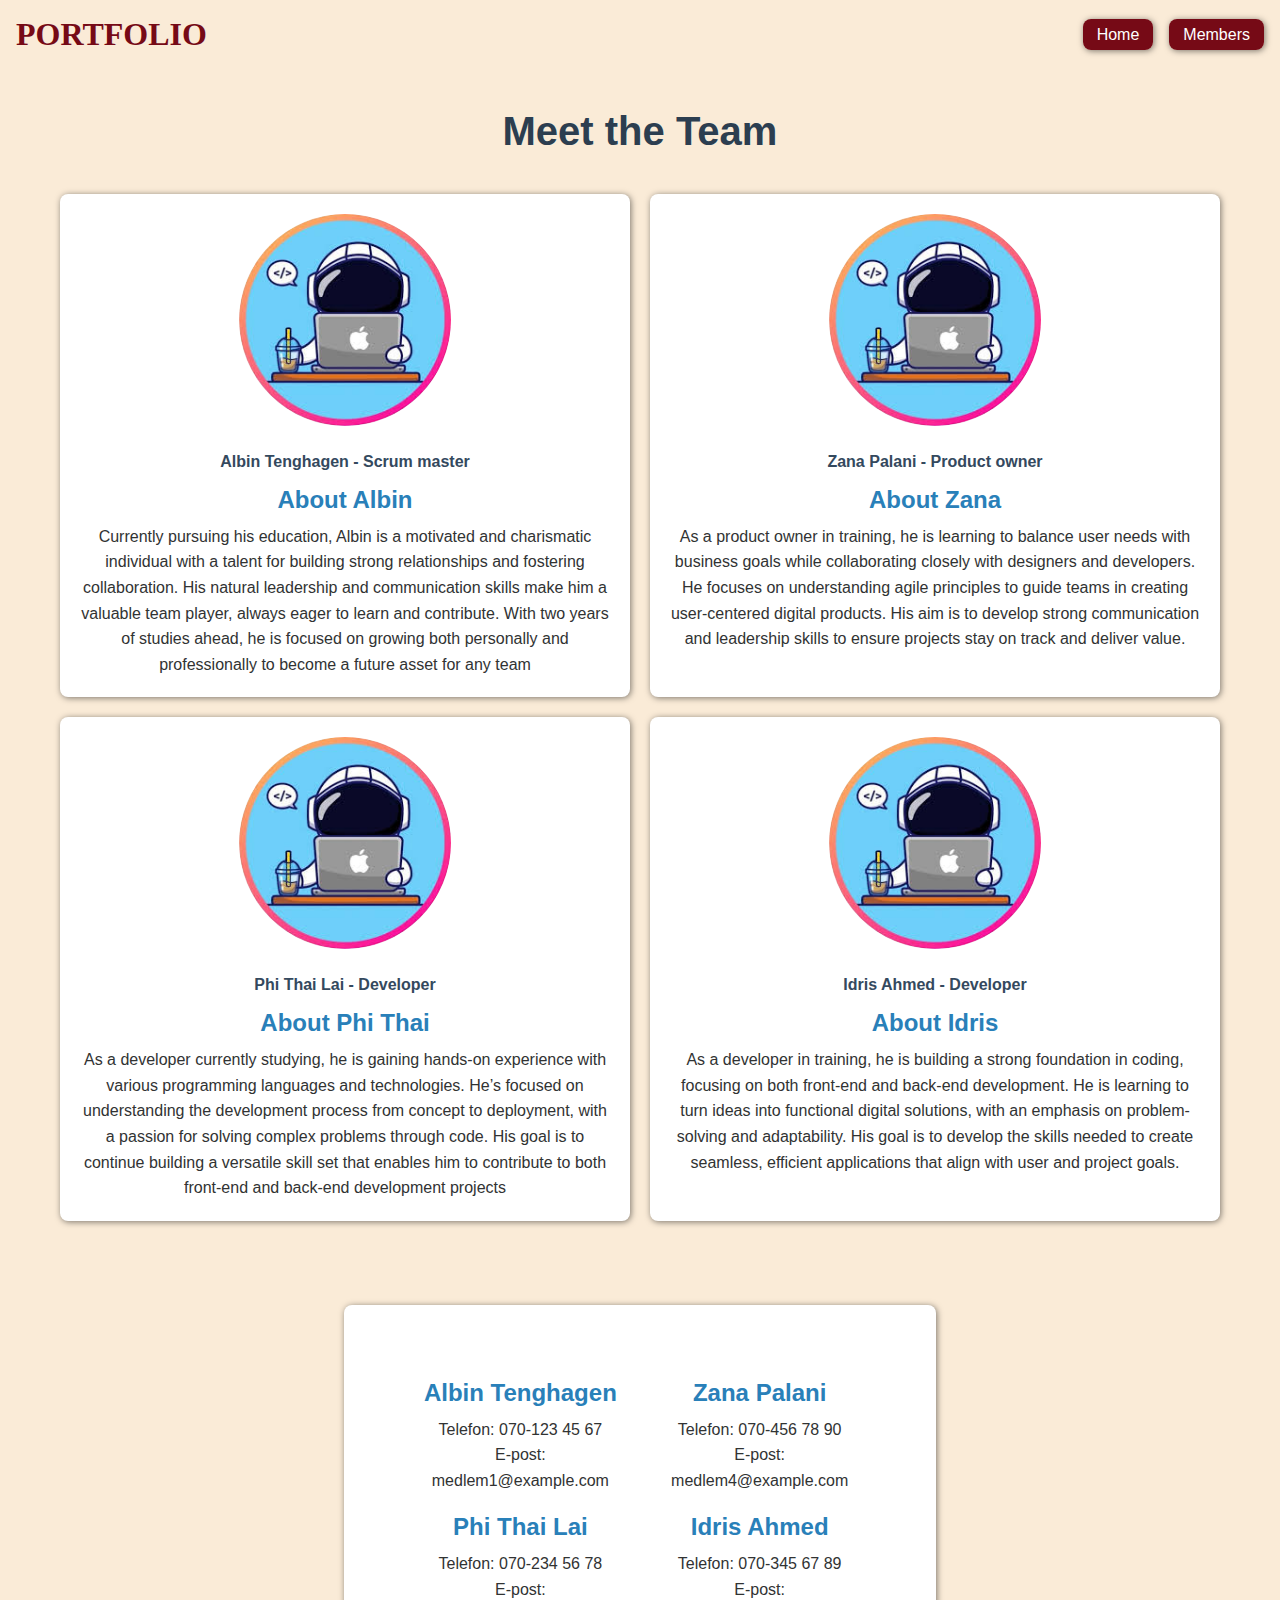
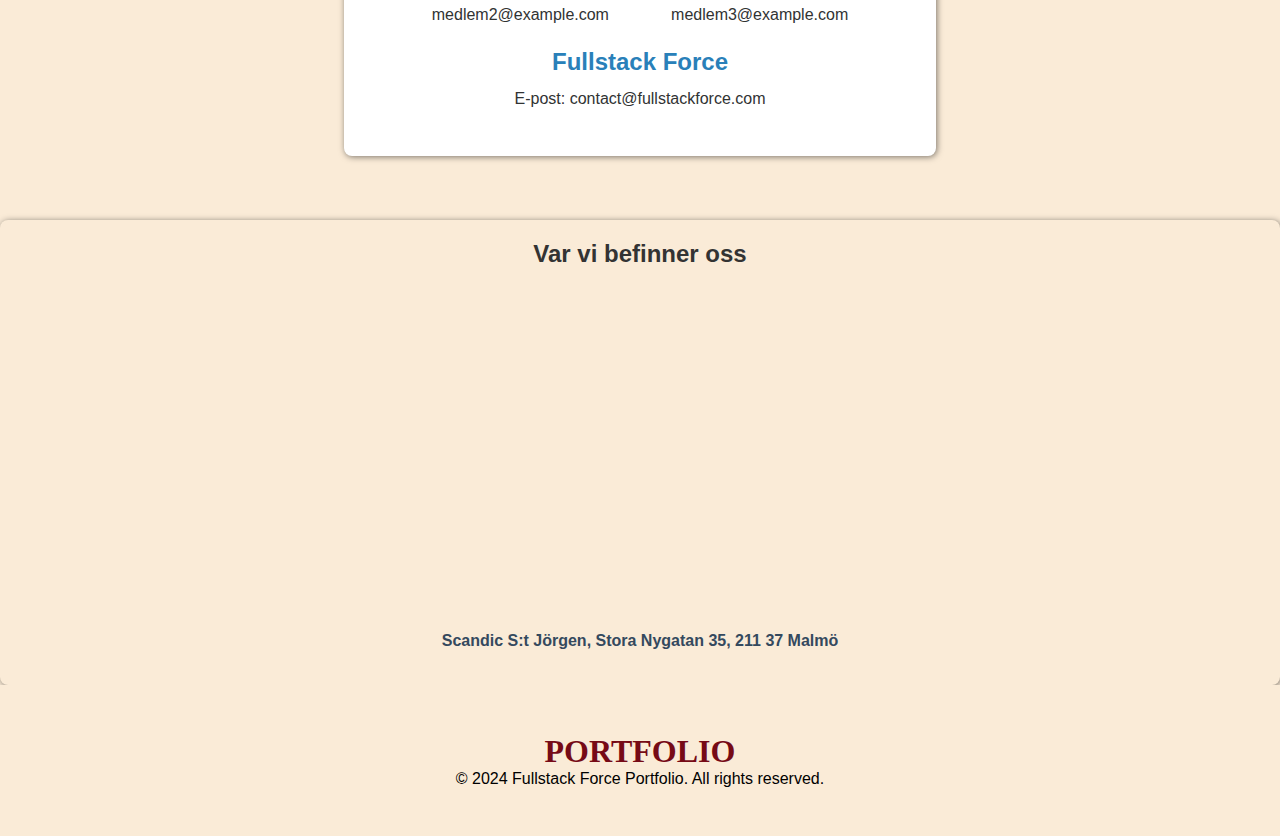
==== commit 3be9e97c: "Lade till faktiska roller och bra beskrivning för oss" ====
--- a/our-members.html
+++ b/our-members.html
@@ -46,42 +46,39 @@
             <!-- Section 2 - Team Member 2 -->
             <section class="member-sections">
                 <figure class="member-pics">
+                    <img src="files/portfolio-bild.jpeg" alt="Photo of Zana Palani">
+                    <figcaption>Zana Palani - Product owner</figcaption>
+                </figure>
+                <article class="members-info">
+                    <h2>About Zana</h2>
+                    <p>As a product owner in training, he is learning to balance user needs with business goals while collaborating closely with designers and developers. He focuses on understanding agile principles to guide teams in creating user-centered digital products. His aim is to develop strong communication and leadership skills to ensure projects stay on track and deliver value.</p>
+                </article>
+            </section>
+            
+            <!-- Section 3 - Team Member 3 -->
+            <section class="member-sections">
+                <figure class="member-pics">
                     <img src="files/portfolio-bild.jpeg" alt="Photo of Phi Thai Lai">
-                    <figcaption>Phi Thai Lai - Grand excellence of humankind</figcaption>
+                    <figcaption>Phi Thai Lai - Developer</figcaption>
                 </figure>
                 <article class="members-info">
                     <h2>About Phi Thai</h2>
-                    <p>Phi Thai is the Project Manager who ensures that all projects run smoothly. Her background in agile
-                        methodologies and team leadership makes her an indispensable part of the team.</p>
-                </article>
-            </section>
-
-            <!-- Section 3 - Team Member 3 -->
-            <section class="member-sections">
-                <figure class="member-pics">
-                    <img src="files/portfolio-bild.jpeg" alt="Photo of Idris Ahmed">
-                    <figcaption>Idris Ahmed - UX Designer</figcaption>
-                </figure>
-                <article class="members-info">
-                    <h2>About Idris</h2>
-                    <p>Idris is the creative mind behind the user experiences at Boiler Room V39. His eye for design and
-                        user-friendly interfaces have helped craft intuitive and innovative solutions for the company's
-                        clients.</p>
+                    <p>As a developer currently studying, he is gaining hands-on experience with various programming languages and technologies. He’s focused on understanding the development process from concept to deployment, with a passion for solving complex problems through code. His goal is to continue building a versatile skill set that enables him to contribute to both front-end and back-end development projects</p>
                 </article>
             </section>
 
             <!-- Section 4 - Team Member 4 -->
             <section class="member-sections">
                 <figure class="member-pics">
-                    <img src="files/portfolio-bild.jpeg" alt="Photo of Zana Palani">
-                    <figcaption>Zana Palani - Marketing Specialist</figcaption>
+                    <img src="files/portfolio-bild.jpeg" alt="Photo of Idris Ahmed">
+                    <figcaption>Idris Ahmed - Developer</figcaption>
                 </figure>
                 <article class="members-info">
-                    <h2>About Zana</h2>
-                    <p>With 2 years of experience with IT-support Zana is not a newcomer to the game. With a brave step
-                        forward he chose to seek higher education, and is now eager to grow and show his potential!</p>
+                    <h2>About Idris</h2>
+                    <p>As a developer in training, he is building a strong foundation in coding, focusing on both front-end and back-end development. He is learning to turn ideas into functional digital solutions, with an emphasis on problem-solving and adaptability. His goal is to develop the skills needed to create seamless, efficient applications that align with user and project goals.</p>
                 </article>
             </section>
+
 
         </main>
 
@@ -90,6 +87,12 @@
                 <h2>Albin Tenghagen</h2>
                 <p>Telefon: 070-123 45 67</p>
                 <p>E-post: medlem1@example.com</p>
+            </article>
+            
+            <article class="members-info">
+                <h2>Zana Palani</h2>
+                <p>Telefon: 070-456 78 90</p>
+                <p>E-post: medlem4@example.com</p>
             </article>
 
             <article class="members-info">
@@ -103,17 +106,12 @@
                 <p>Telefon: 070-345 67 89</p>
                 <p>E-post: medlem3@example.com</p>
             </article>
-
-            <article class="members-info">
-                <h2>Zana Palani</h2>
-                <p>Telefon: 070-456 78 90</p>
-                <p>E-post: medlem4@example.com</p>
-            </article>
-
+            
             <article id="team-contact">
                 <h2>Fullstack Force</h2>
                 <p>E-post: contact@fullstackforce.com</p>
             </article>
+            
         </section>
 
         <section id="location">
